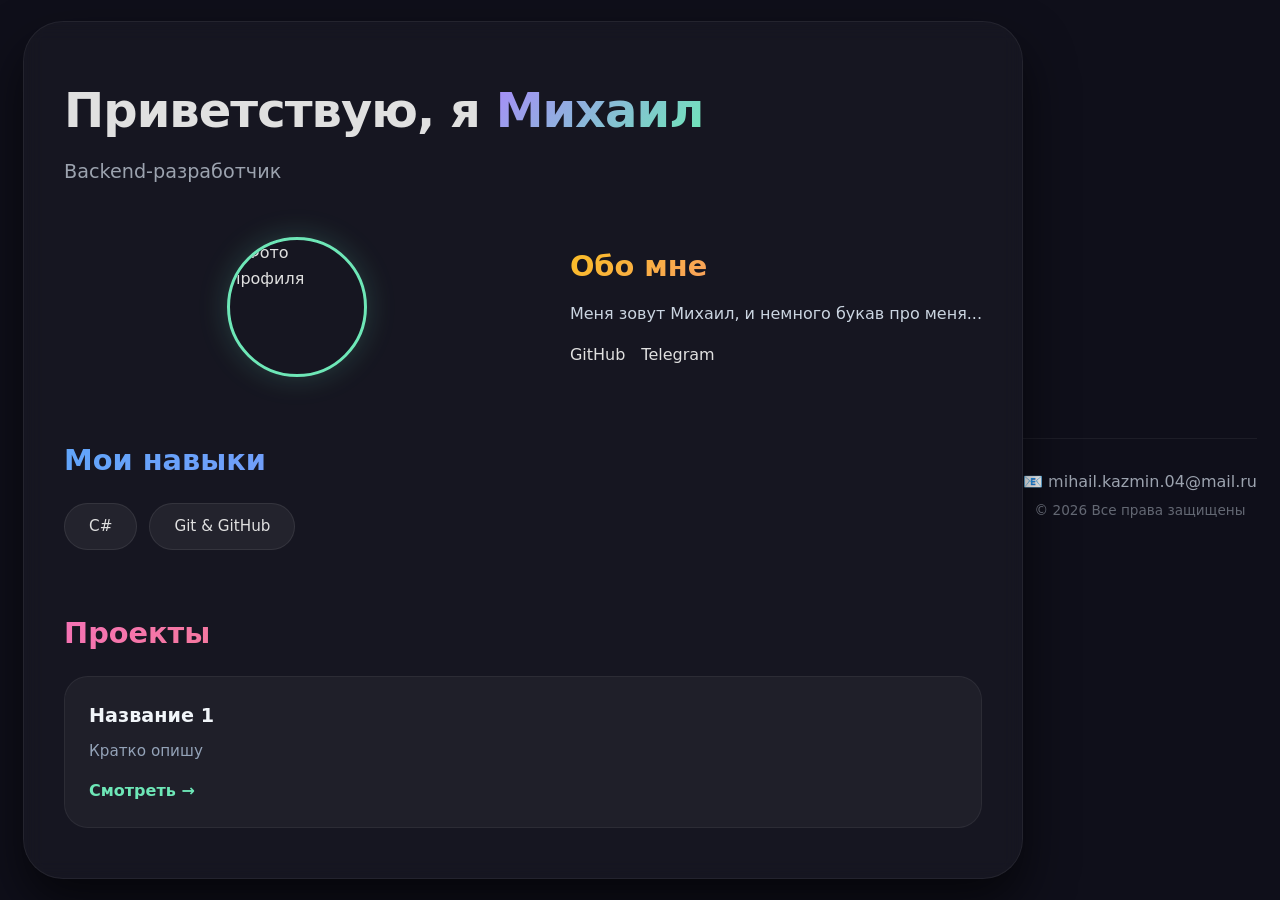
==== index.html @ 443011fb "очепятка" ====
﻿<!DOCTYPE html>
<html lang="ru">
<head>
    <meta charset="UTF-8" />
    <meta name="viewport" content="width=device-width, initial-scale=1.0" />
    <title>Моё портфолио</title>
    <link rel="stylesheet" href="style.css" />
</head>
<body>
    <div class="container">
        <!-- Шапка -->
        <header>
            <h1>Приветствую, я <span>Михаил</span></h1>
            <p class="subtitle">Backend-разработчик</p>
        </header>

        <!-- О себе -->
        <section class="about">
            <img src="https://i.imgur.com/Np5u7EU.jpg" alt="Фото профиля" class="avatar" />
            <div class="about-text">
                <h2>Обо мне</h2>
                <p>
                    Меня зовут Михаил, и немного букав про меня...
                </p>
                <div class="social">
                    <a href="#">GitHub</a>
                    <a href="#">Telegram</a>
                </div>
            </div>
        </section>

        <!-- Навыки -->
        <section class="skills">
            <h2>Мои навыки</h2>
            <div class="skills-grid">
                <div class="skill-card">C#</div>
                <div class="skill-card">Git &amp; GitHub</div>
            </div>
        </section>

        <!-- Проекты -->
        <section class="projects">
            <h2>Проекты</h2>
            <div class="projects-grid">
                <div class="project-card">
                    <h3>Название 1</h3>
                    <p>Кратко опишу</p>
                    <a href="#">Смотреть →</a>
                </div>
                </div>
            </div>
        </section>

        <!-- Контакты -->
        <footer>
            <p>📧 mihail.kazmin.04@mail.ru</p>
            <p class="copy">© 2026 Все права защищены</p>
        </footer>
    </div>
</body>
</html>
---- style.css ----
﻿/* Сброс и базовые стили */
* {
    margin: 0;
    padding: 0;
    box-sizing: border-box;
}

body {
    font-family: 'Segoe UI', system-ui, -apple-system, sans-serif;
    background: #0f0f1a;
    color: #e0e0e0;
    line-height: 1.6;
    min-height: 100vh;
    display: flex;
    justify-content: center;
    align-items: center;
    padding: 20px;
}

.container {
    max-width: 1000px;
    width: 100%;
    background: rgba(255, 255, 255, 0.03);
    backdrop-filter: blur(10px);
    border-radius: 40px;
    padding: 50px 40px;
    border: 1px solid rgba(255, 255, 255, 0.06);
    box-shadow: 0 25px 50px rgba(0, 0, 0, 0.6);
}

/* Шапка */
header h1 {
    font-size: 3rem;
    font-weight: 700;
    letter-spacing: -0.02em;
}

header h1 span {
    background: linear-gradient(135deg, #a78bfa, #6ee7b7);
    -webkit-background-clip: text;
    -webkit-text-fill-color: transparent;
}

.subtitle {
    font-size: 1.2rem;
    color: #9ca3af;
    margin-top: 8px;
}

/* Обо мне */
.about {
    display: flex;
    align-items: center;
    gap: 40px;
    margin: 50px 0 60px;
    flex-wrap: wrap;
}

.avatar {
    width: 140px;
    height: 140px;
    border-radius: 50%;
    object-fit: cover;
    border: 3px solid #6ee7b7;
    box-shadow: 0 0 30px rgba(110, 231, 183, 0.2);
    flex-shrink: 0;
    display: block;
    margin-left: auto;
    margin-right: auto;
}

.about-text h2 {
    font-size: 1.8rem;
    margin-bottom: 12px;
    background: linear-gradient(135deg, #fbbf24, #f472b6);
    -webkit-background-clip: text;
    -webkit-text-fill-color: transparent;
}

.about-text p {
    color: #cbd5e1;
    max-width: 500px;
}

.social {
    margin-top: 16px;
    display: flex;
    gap: 16px;
}

.social a {
    color: #e0e0e0;
    text-decoration: none;
    font-weight: 500;
    transition: color 0.3s;
    border-bottom: 2px solid transparent;
    padding-bottom: 2px;
}

.social a:hover {
    color: #a78bfa;
    border-bottom-color: #a78bfa;
}

/* Навыки */
.skills {
    margin-bottom: 60px;
}

.skills h2 {
    font-size: 1.8rem;
    margin-bottom: 20px;
    background: linear-gradient(135deg, #60a5fa, #a78bfa);
    -webkit-background-clip: text;
    -webkit-text-fill-color: transparent;
}

.skills-grid {
    display: flex;
    flex-wrap: wrap;
    gap: 12px;
}

.skill-card {
    background: rgba(255, 255, 255, 0.06);
    padding: 10px 24px;
    border-radius: 40px;
    border: 1px solid rgba(255, 255, 255, 0.08);
    font-weight: 500;
    font-size: 0.95rem;
    transition: all 0.3s;
    cursor: default;
}

.skill-card:hover {
    background: rgba(167, 139, 250, 0.15);
    border-color: #a78bfa;
    transform: translateY(-3px);
    box-shadow: 0 8px 25px rgba(167, 139, 250, 0.15);
}

/* Проекты */
.projects h2 {
    font-size: 1.8rem;
    margin-bottom: 20px;
    background: linear-gradient(135deg, #f472b6, #fb923c);
    -webkit-background-clip: text;
    -webkit-text-fill-color: transparent;
}

.projects-grid {
    display: grid;
    grid-template-columns: repeat(auto-fit, minmax(250px, 1fr));
    gap: 24px;
}

.project-card {
    background: rgba(255, 255, 255, 0.04);
    padding: 24px;
    border-radius: 24px;
    border: 1px solid rgba(255, 255, 255, 0.06);
    transition: all 0.3s;
}

.project-card:hover {
    background: rgba(255, 255, 255, 0.07);
    border-color: rgba(255, 255, 255, 0.12);
    transform: translateY(-6px);
    box-shadow: 0 12px 40px rgba(0, 0, 0, 0.3);
}

.project-card h3 {
    font-size: 1.2rem;
    margin-bottom: 8px;
    color: #f1f5f9;
}

.project-card p {
    color: #94a3b8;
    font-size: 0.95rem;
    margin-bottom: 14px;
}

.project-card a {
    color: #6ee7b7;
    text-decoration: none;
    font-weight: 600;
    transition: color 0.3s;
}

.project-card a:hover {
    color: #a78bfa;
}

/* Футер */
footer {
    text-align: center;
    margin-top: 60px;
    padding-top: 30px;
    border-top: 1px solid rgba(255, 255, 255, 0.06);
}

footer p {
    color: #9ca3af;
}

.copy {
    font-size: 0.85rem;
    margin-top: 6px;
    opacity: 0.6;
}

/* Адаптив */
@media (max-width: 700px) {
    .container {
        padding: 30px 20px;
    }

    header h1 {
        font-size: 2.2rem;
    }

    .about {
        flex-direction: column;
        text-align: center;
    }

    .about-text p {
        max-width: 100%;
    }

    .social {
        justify-content: center;
    }

    .projects-grid {
        grid-template-columns: 1fr;
    }
}
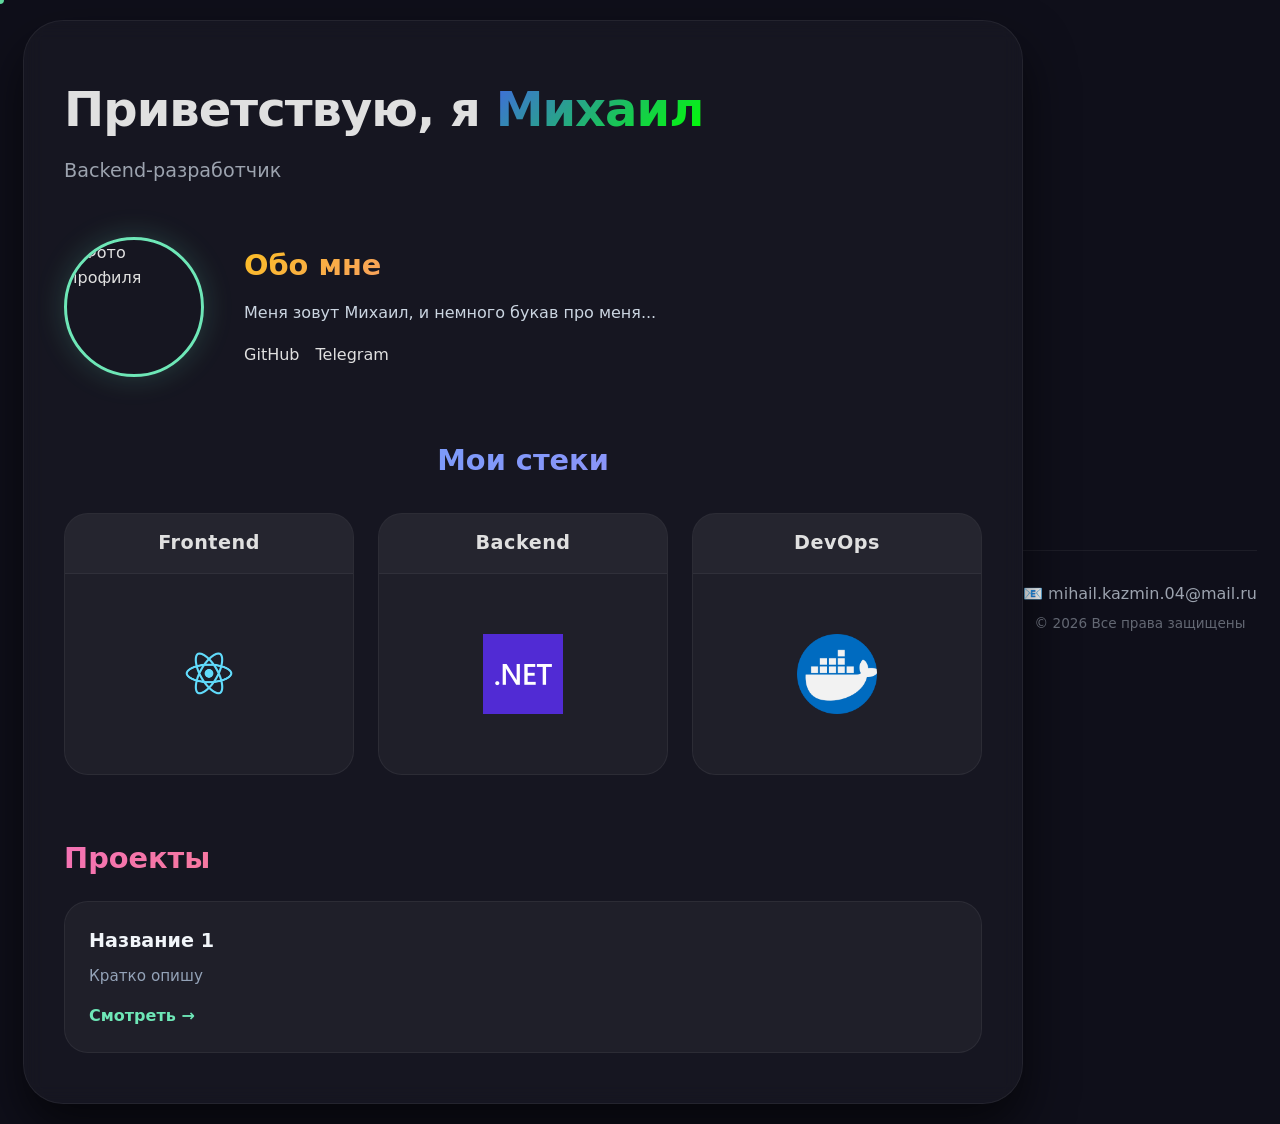
==== commit f0d6ba51: "feat: -прикольный курсор -кнопки стеков" ====
--- a/index.html
+++ b/index.html
@@ -4,9 +4,15 @@
     <meta charset="UTF-8" />
     <meta name="viewport" content="width=device-width, initial-scale=1.0" />
     <title>Моё портфолио</title>
-    <link rel="stylesheet" href="style.css" />
+    <link rel="stylesheet" href="styles/style.css" />
+    <link rel="stylesheet" href="styles/cursor_style.css" />
 </head>
 <body>
+    <script src="scripts/cursor.js"></script>
+    <div class="custom-cursor">
+        <div class="cursor-dot"></div>
+        <div class="cursor-ring"></div>
+    </div>
     <div class="container">
         <!-- Шапка -->
         <header>
@@ -23,18 +29,40 @@
                     Меня зовут Михаил, и немного букав про меня...
                 </p>
                 <div class="social">
-                    <a href="#">GitHub</a>
+                    <a href="https://github.com/Mihter">GitHub</a>
                     <a href="#">Telegram</a>
                 </div>
             </div>
         </section>
 
-        <!-- Навыки -->
-        <section class="skills">
-            <h2>Мои навыки</h2>
-            <div class="skills-grid">
-                <div class="skill-card">C#</div>
-                <div class="skill-card">Git &amp; GitHub</div>
+        <!-- Стеки -->
+        <section class="stacks">
+            <h2>Мои стеки</h2>
+            <div class="stacks-grid">
+                <div class="stack-card" data-stack="frontend">
+                    <div class="stack-header">
+                        <h3>Frontend</h3>
+                    </div>
+                    <div class="stack-image">
+                        <img src="images/5369996136939520.png" />
+                    </div>
+                </div>
+                <div class="stack-card" data-stack="backend">
+                    <div class="stack-header">
+                        <h3>Backend</h3>
+                    </div>
+                    <div class="stack-image">
+                        <img src="images/Microsoft_.NET_logo.png" />
+                    </div>
+                </div>
+                <div class="stack-card" data-stack="devops">
+                    <div class="stack-header">
+                        <h3>DevOps</h3>
+                    </div>
+                    <div class="stack-image">
+                        <img src="images/docker.png" />
+                    </div>
+                </div>
             </div>
         </section>
 
@@ -47,15 +75,15 @@
                     <p>Кратко опишу</p>
                     <a href="#">Смотреть →</a>
                 </div>
-                </div>
             </div>
-        </section>
+    </div>
+    </section>
 
-        <!-- Контакты -->
-        <footer>
-            <p>📧 mihail.kazmin.04@mail.ru</p>
-            <p class="copy">© 2026 Все права защищены</p>
-        </footer>
+    <!-- Контакты -->
+    <footer>
+        <p>📧 mihail.kazmin.04@mail.ru</p>
+        <p class="copy">© 2026 Все права защищены</p>
+    </footer>
     </div>
 </body>
 </html>
--- a/styles/style.css
+++ b/styles/style.css
@@ -0,0 +1,385 @@
+﻿/* Сброс и базовые стили */
+* {
+    margin: 0;
+    padding: 0;
+    box-sizing: border-box;
+}
+
+body {
+    font-family: 'Segoe UI', system-ui, -apple-system, sans-serif;
+    background: #0f0f1a;
+    color: #e0e0e0;
+    line-height: 1.6;
+    min-height: 100vh;
+    display: flex;
+    justify-content: center;
+    align-items: center;
+    padding: 20px;
+}
+
+.container {
+    max-width: 1000px;
+    width: 100%;
+    background: rgba(255, 255, 255, 0.03);
+    backdrop-filter: blur(10px);
+    border-radius: 40px;
+    padding: 50px 40px;
+    border: 1px solid rgba(255, 255, 255, 0.06);
+    box-shadow: 0 25px 50px rgba(0, 0, 0, 0.6);
+}
+
+/* Шапка */
+header h1 {
+    font-size: 3rem;
+    font-weight: 700;
+    letter-spacing: -0.02em;
+}
+
+    header h1 span {
+        background: linear-gradient(135deg, #4169E1, #00FF00);
+        -webkit-background-clip: text;
+        -webkit-text-fill-color: transparent;
+    }
+
+.subtitle {
+    font-size: 1.2rem;
+    color: #9ca3af;
+    margin-top: 8px;
+}
+
+/* Обо мне */
+.about {
+    display: flex;
+    align-items: center;
+    gap: 40px;
+    margin: 50px 0 60px;
+    flex-wrap: wrap;
+}
+
+.avatar {
+    width: 140px;
+    height: 140px;
+    border-radius: 50%;
+    object-fit: cover;
+    border: 3px solid #6ee7b7;
+    box-shadow: 0 0 30px rgba(110, 231, 183, 0.2);
+    flex-shrink: 0;
+    object-position: 95% center;
+}
+
+.about-text h2 {
+    font-size: 1.8rem;
+    margin-bottom: 12px;
+    background: linear-gradient(135deg, #fbbf24, #f472b6);
+    -webkit-background-clip: text;
+    -webkit-text-fill-color: transparent;
+}
+
+.about-text p {
+    color: #cbd5e1;
+    max-width: 500px;
+}
+
+.social {
+    margin-top: 16px;
+    display: flex;
+    gap: 16px;
+}
+
+.social a {
+    color: #e0e0e0;
+    text-decoration: none;
+    font-weight: 500;
+    transition: color 0.3s;
+    border-bottom: 2px solid transparent;
+    padding-bottom: 2px;
+}
+
+.social a:hover {
+    color: #a78bfa;
+    border-bottom-color: #a78bfa;
+}
+
+/*Стеки*/
+.stacks {
+    margin-bottom: 60px;
+}
+
+.stacks h2 {
+    font-size: 1.8rem;
+    margin-bottom: 30px;
+    background: linear-gradient(135deg, #60a5fa, #a78bfa);
+    -webkit-background-clip: text;
+    -webkit-text-fill-color: transparent;
+    text-align: center;
+}
+
+.stacks-grid {
+    display: grid;
+    grid-template-columns: repeat(3, 1fr);
+    gap: 24px;
+}
+
+.stack-card {
+    background: rgba(255, 255, 255, 0.04);
+    border-radius: 24px;
+    border: 1px solid rgba(255, 255, 255, 0.06);
+    overflow: hidden;
+    transition: all 0.4s cubic-bezier(0.175, 0.885, 0.32, 1.275);
+    cursor: pointer;
+    position: relative;
+}
+
+.stack-card:hover {
+    transform: translateY(-8px) scale(1.02);
+    box-shadow: 0 20px 60px rgba(0, 0, 0, 0.4);
+    border-color: rgba(167, 139, 250, 0.3);
+}
+
+.stack-header {
+    padding: 14px 20px;
+    background: rgba(255, 255, 255, 0.03);
+    border-bottom: 1px solid rgba(255, 255, 255, 0.05);
+    text-align: center;
+    min-height: 60px;
+    display: flex;
+    align-items: center;
+    justify-content: center;
+}
+
+    .stack-header h3 {
+        font-size: 1.2rem;
+        font-weight: 600;
+        margin: 0;
+        color: #e0e0e0;
+        transition: color 0.3s;
+        letter-spacing: 0.5px;
+    }
+
+.stack-card:hover .stack-header h3 {
+    background: linear-gradient(135deg, #60a5fa, #a78bfa);
+    -webkit-background-clip: text;
+    -webkit-text-fill-color: transparent;
+}
+
+/* Анимация иконок при наведении */
+.stack-card:hover .stack-image img {
+    filter: grayscale(0) brightness(1);
+    opacity: 1;
+    transform: scale(1.1) rotate(2deg);
+}
+
+    .stack-card:hover .stack-image img:nth-child(1) {
+        transform: scale(1.15) rotate(-3deg);
+        animation: floatIcon 2s ease-in-out infinite;
+    }
+
+/* Индивидуальная подсветка карточек */
+.stack-card[data-stack="frontend"]:hover {
+    border-color: rgba(97, 218, 251, 0.4);
+    box-shadow: 0 20px 60px rgba(97, 218, 251, 0.1);
+}
+
+    .stack-card[data-stack="frontend"]:hover .stack-header h3 {
+        background: linear-gradient(135deg, #61dafb, #f7df1e);
+        -webkit-background-clip: text;
+        -webkit-text-fill-color: transparent;
+    }
+
+.stack-card[data-stack="backend"]:hover {
+    border-color: rgba(167, 139, 250, 0.4);
+    box-shadow: 0 20px 60px rgba(167, 139, 250, 0.1);
+}
+
+    .stack-card[data-stack="backend"]:hover .stack-header h3 {
+        background: linear-gradient(135deg, #a78bfa, #6ee7b7);
+        -webkit-background-clip: text;
+        -webkit-text-fill-color: transparent;
+    }
+
+.stack-card[data-stack="devops"]:hover {
+    border-color: rgba(110, 231, 183, 0.4);
+    box-shadow: 0 20px 60px rgba(110, 231, 183, 0.1);
+}
+
+    .stack-card[data-stack="devops"]:hover .stack-header h3 {
+        background: linear-gradient(135deg, #6ee7b7, #60a5fa);
+        -webkit-background-clip: text;
+        -webkit-text-fill-color: transparent;
+    }
+
+.stack-image {
+    padding: 24px 20px;
+    display: flex;
+    justify-content: center;
+    align-items: center;
+    min-height: 200px;
+}
+
+    .stack-image img {
+        width: 80px;
+        height: 80px;
+        object-fit: contain;
+    }
+
+/* Анимация плавания */
+@keyframes floatIcon {
+    0%, 100% {
+        transform: translateY(0) scale(1.1) rotate(var(--rotate, 0deg));
+    }
+
+    50% {
+        transform: translateY(-8px) scale(1.15) rotate(var(--rotate, 0deg));
+    }
+}
+
+/* Навыки */
+.skills {
+    margin-bottom: 60px;
+}
+
+.skills h2 {
+    font-size: 1.8rem;
+    margin-bottom: 20px;
+    background: linear-gradient(135deg, #60a5fa, #a78bfa);
+    -webkit-background-clip: text;
+    -webkit-text-fill-color: transparent;
+    text-align: center;
+}
+
+.skills-grid {
+    display: flex;
+    flex-wrap: wrap;
+    gap: 12px;
+}
+
+.skill-card {
+    background: rgba(255, 255, 255, 0.06);
+    padding: 10px 24px;
+    border-radius: 40px;
+    border: 1px solid rgba(255, 255, 255, 0.08);
+    font-weight: 500;
+    font-size: 0.95rem;
+    transition: all 0.3s;
+    cursor: default;
+}
+
+.skill-card:hover {
+    background: rgba(167, 139, 250, 0.15);
+    border-color: #a78bfa;
+    transform: translateY(-3px);
+    box-shadow: 0 8px 25px rgba(167, 139, 250, 0.15);
+}
+
+/* Проекты */
+.projects h2 {
+    font-size: 1.8rem;
+    margin-bottom: 20px;
+    background: linear-gradient(135deg, #f472b6, #fb923c);
+    -webkit-background-clip: text;
+    -webkit-text-fill-color: transparent;
+}
+
+.projects-grid {
+    display: grid;
+    grid-template-columns: repeat(auto-fit, minmax(250px, 1fr));
+    gap: 24px;
+}
+
+.project-card {
+    background: rgba(255, 255, 255, 0.04);
+    padding: 24px;
+    border-radius: 24px;
+    border: 1px solid rgba(255, 255, 255, 0.06);
+    transition: all 0.3s;
+}
+
+.project-card:hover {
+    background: rgba(255, 255, 255, 0.07);
+    border-color: rgba(255, 255, 255, 0.12);
+    transform: translateY(-6px);
+    box-shadow: 0 12px 40px rgba(0, 0, 0, 0.3);
+}
+
+.project-card h3 {
+    font-size: 1.2rem;
+    margin-bottom: 8px;
+    color: #f1f5f9;
+}
+
+.project-card p {
+    color: #94a3b8;
+    font-size: 0.95rem;
+    margin-bottom: 14px;
+}
+
+.project-card a {
+    color: #6ee7b7;
+    text-decoration: none;
+    font-weight: 600;
+    transition: color 0.3s;
+}
+
+.project-card a:hover {
+    color: #a78bfa;
+}
+
+/* Футер */
+footer {
+    text-align: center;
+    margin-top: 60px;
+    padding-top: 30px;
+    border-top: 1px solid rgba(255, 255, 255, 0.06);
+}
+
+footer p {
+    color: #9ca3af;
+}
+
+.copy {
+    font-size: 0.85rem;
+    margin-top: 6px;
+    opacity: 0.6;
+}
+
+/* Адаптив */
+@media (max-width: 700px) {
+    .container {
+        padding: 30px 20px;
+    }
+
+    header h1 {
+        font-size: 2.2rem;
+    }
+
+    .about {
+        flex-direction: column;
+        text-align: center;
+    }
+
+    .about-text p {
+        max-width: 100%;
+    }
+
+    .social {
+        justify-content: center;
+    }
+
+    .projects-grid {
+        grid-template-columns: 1fr;
+    }
+}
+
+@media (max-width: 900px) {
+    .stacks-grid {
+        grid-template-columns: repeat(2, 1fr);
+    }
+}
+
+@media (max-width: 600px) {
+    .stacks-grid {
+        grid-template-columns: 1fr;
+        max-width: 400px;
+        margin: 0 auto;
+    }
+}
--- a/styles/cursor_style.css
+++ b/styles/cursor_style.css
@@ -0,0 +1,55 @@
+﻿/* ===== Кастомный курсор ===== */
+.custom-cursor {
+	position: fixed;
+	pointer-events: none;
+	z-index: 9999;
+	top: 0;
+	left: 0;
+	width: 100%;
+	height: 100%;
+	mix-blend-mode: difference;
+}
+
+.cursor-dot {
+	position: absolute;
+	width: 8px;
+	height: 8px;
+	background: #6ee7b7;
+	border-radius: 50%;
+	transform: translate(-50%, -50%);
+	transition: width 0.3s, height 0.3s, background 0.3s;
+}
+
+.cursor-ring {
+	position: absolute;
+	width: 40px;
+	height: 40px;
+	border: 2px solid rgba(110, 231, 183, 0.5);
+	border-radius: 50%;
+	transform: translate(-50%, -50%);
+	transition: width 0.3s, height 0.3s, border-color 0.3s;
+}
+
+/* снос стандартного курсора */
+body {
+	cursor: none;
+}
+
+a, button, .project-card, .stack-card, .skill-card, .avatar, .social a {
+	cursor: none;
+}
+
+/* Для мобилок убрать курсор */
+@media (max-width: 768px) {
+	.custom-cursor {
+		display: none;
+	}
+
+	body {
+		cursor: default;
+	}
+
+	a, button, .project-card, .skill-card, .avatar, .social a {
+		cursor: default;
+	}
+}
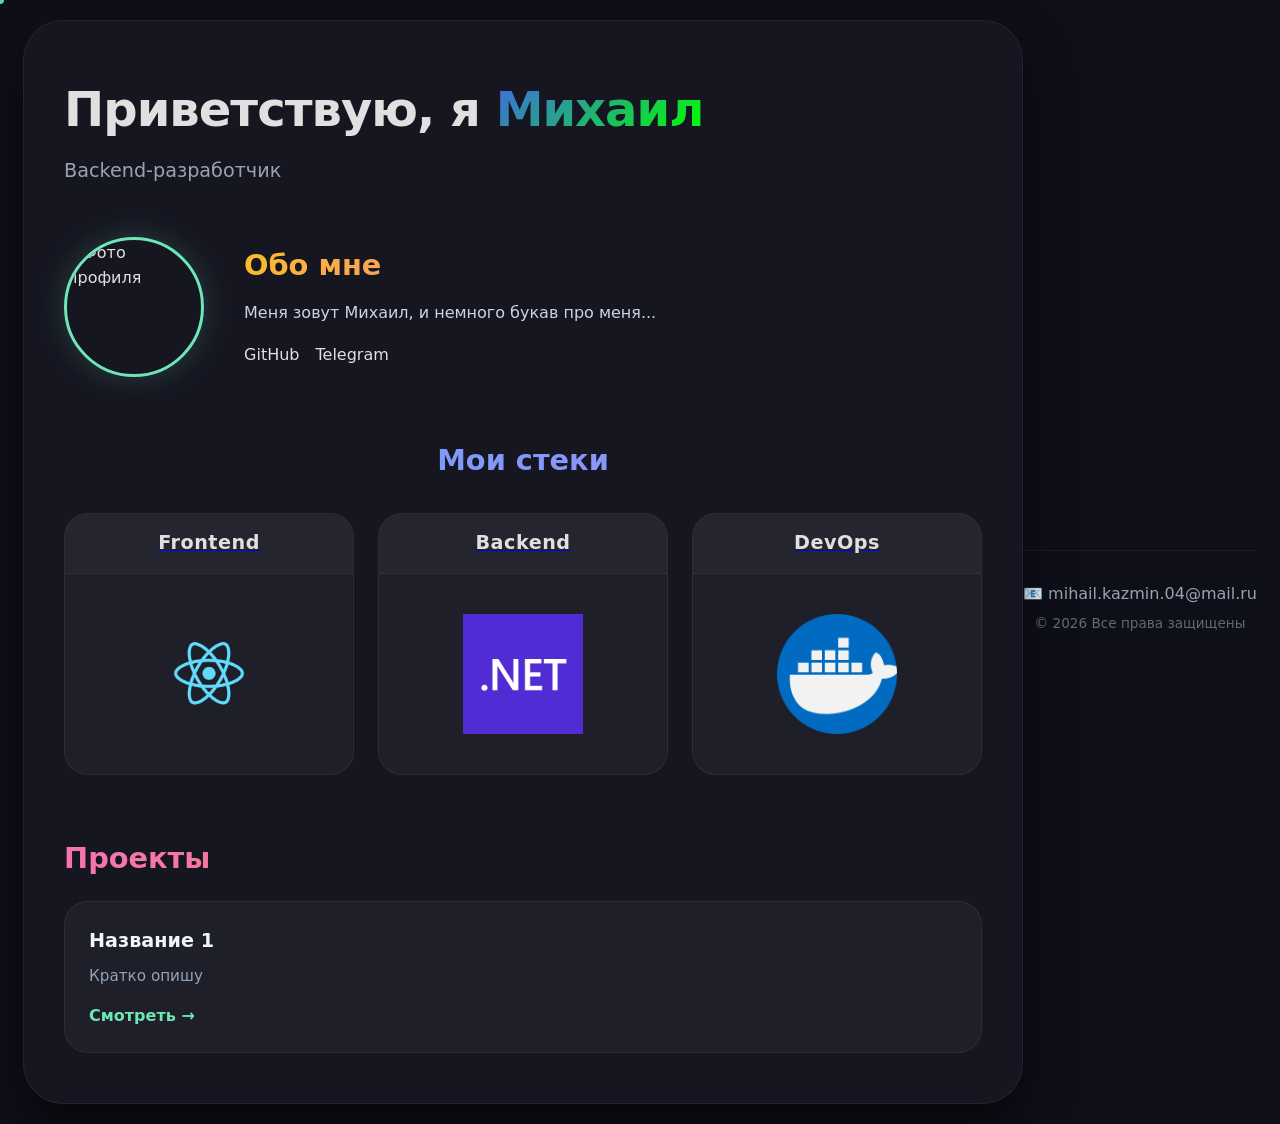
==== commit 667cd118: "Feat: -добавлен стек технологий и генерация страниц" ====
--- a/index.html
+++ b/index.html
@@ -39,30 +39,36 @@
         <section class="stacks">
             <h2>Мои стеки</h2>
             <div class="stacks-grid">
-                <div class="stack-card" data-stack="frontend">
-                    <div class="stack-header">
-                        <h3>Frontend</h3>
+                <a href="pages/stack.html?stack=frontend" class="stack-link">
+                    <div class="stack-card" data-stack="frontend">
+                        <div class="stack-header">
+                            <h3>Frontend</h3>
+                        </div>
+                        <div class="stack-image">
+                            <img src="images/react.png" />
+                        </div>
                     </div>
-                    <div class="stack-image">
-                        <img src="images/5369996136939520.png" />
+                </a>
+                <a href="pages/stack.html?stack=backend" class="stack-link">
+                    <div class="stack-card" data-stack="backend">
+                        <div class="stack-header">
+                            <h3>Backend</h3>
+                        </div>
+                        <div class="stack-image">
+                            <img src="images/Microsoft_.NET_logo.png" />
+                        </div>
                     </div>
-                </div>
-                <div class="stack-card" data-stack="backend">
-                    <div class="stack-header">
-                        <h3>Backend</h3>
+                </a>
+                <a href="pages/stack.html?stack=devops" class="stack-link">
+                    <div class="stack-card" data-stack="devops">
+                        <div class="stack-header">
+                            <h3>DevOps</h3>
+                        </div>
+                        <div class="stack-image">
+                            <img src="images/docker.png" />
+                        </div>
                     </div>
-                    <div class="stack-image">
-                        <img src="images/Microsoft_.NET_logo.png" />
-                    </div>
-                </div>
-                <div class="stack-card" data-stack="devops">
-                    <div class="stack-header">
-                        <h3>DevOps</h3>
-                    </div>
-                    <div class="stack-image">
-                        <img src="images/docker.png" />
-                    </div>
-                </div>
+                </a>
             </div>
         </section>
 
--- a/styles/style.css
+++ b/styles/style.css
@@ -126,7 +126,6 @@
     border: 1px solid rgba(255, 255, 255, 0.06);
     overflow: hidden;
     transition: all 0.4s cubic-bezier(0.175, 0.885, 0.32, 1.275);
-    cursor: pointer;
     position: relative;
 }
 
@@ -217,8 +216,8 @@
 }
 
     .stack-image img {
-        width: 80px;
-        height: 80px;
+        width: 120px;
+        height: 120px;
         object-fit: contain;
     }
 
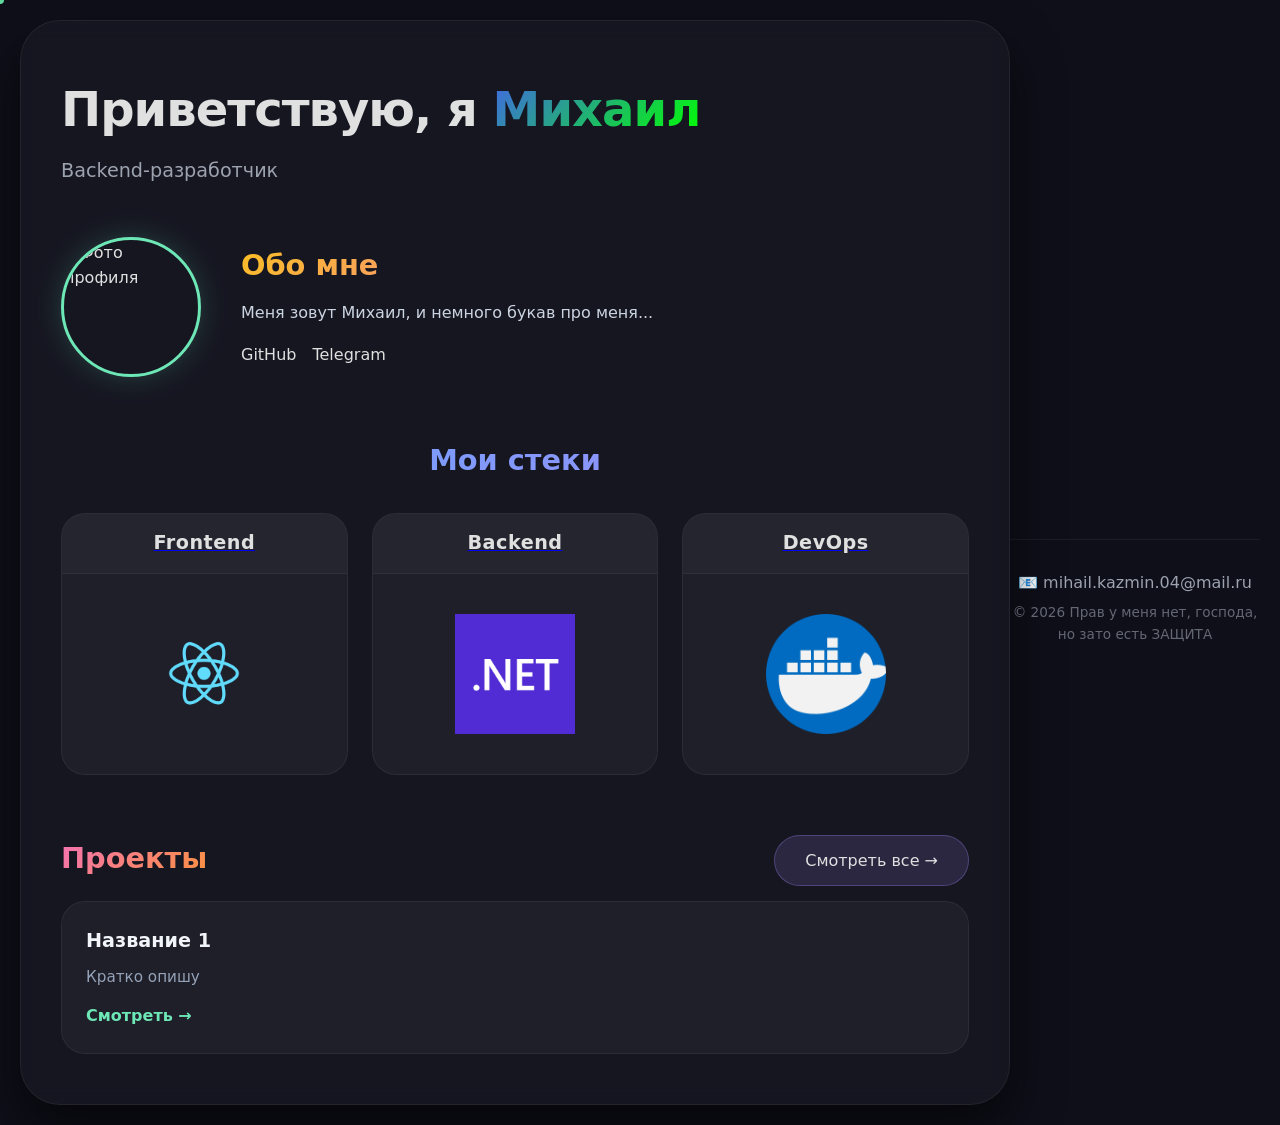
==== commit eebd5735: "Feat: -добавлены метатеги -корекция стилей для адаптивности -редактирование контента на главной стра" ====
--- a/index.html
+++ b/index.html
@@ -3,9 +3,25 @@
 <head>
     <meta charset="UTF-8" />
     <meta name="viewport" content="width=device-width, initial-scale=1.0" />
-    <title>Моё портфолио</title>
+    <title>Визитка Mihter</title>
+    <meta name="description" content="Backend-разработчик Михаил. Создаю надёжные серверные решения,
+          API и базы данных. Пет-проекты и коммерческая разработка." />
+
+    <meta property="og:type" content="website" />
+    <meta property="og:url" content="https://mihter.github.io/" />
+    <meta property="og:title" content="Визитка Mihter | Михаил | Backend-разработчик" />
+    <meta property="og:description" content="Backend-разработчик. .NET, C#, базы и хранилища данных, API.
+          Пет-проекты и коммерческая разработка." />
+    <meta property="og:image" content="https://i.imgur.com/Np5u7EU.jpg" />
+
+    <meta name="twitter:card" content="summary_large_image" />
+    <meta name="twitter:title" content="Mihter | Михаил | Backend-разработчик" />
+    <meta name="twitter:description" content="Backend-разработчик. .NET, C#, базы и хранилища данных, API." />
+    <meta name="twitter:image" content="https://i.imgur.com/Np5u7EU.jpg" />
+
     <link rel="stylesheet" href="styles/style.css" />
     <link rel="stylesheet" href="styles/cursor_style.css" />
+    <link rel="stylesheet" href="styles/stack_style.css" />
 </head>
 <body>
     <script src="scripts/cursor.js"></script>
@@ -30,7 +46,7 @@
                 </p>
                 <div class="social">
                     <a href="https://github.com/Mihter">GitHub</a>
-                    <a href="#">Telegram</a>
+                    <a href="https://t.me/Mihter_2208">Telegram</a>
                 </div>
             </div>
         </section>
@@ -74,7 +90,10 @@
 
         <!-- Проекты -->
         <section class="projects">
-            <h2>Проекты</h2>
+            <div class="projects-header">
+                <h2>Проекты</h2>
+                <a href="pages/projects.html" class="more-link">Смотреть все →</a>
+            </div>
             <div class="projects-grid">
                 <div class="project-card">
                     <h3>Название 1</h3>
@@ -82,14 +101,12 @@
                     <a href="#">Смотреть →</a>
                 </div>
             </div>
+        </section>
     </div>
-    </section>
-
     <!-- Контакты -->
     <footer>
         <p>📧 mihail.kazmin.04@mail.ru</p>
-        <p class="copy">© 2026 Все права защищены</p>
+        <p class="copy">© 2026 Прав у меня нет, господа, но зато есть ЗАЩИТА</p>
     </footer>
-    </div>
 </body>
 </html>
--- a/styles/style.css
+++ b/styles/style.css
@@ -271,6 +271,13 @@
 }
 
 /* Проекты */
+.projects-header {
+    display: flex;
+    justify-content: space-between;
+    align-items: center;
+    width: 100%;
+}
+
 .projects h2 {
     font-size: 1.8rem;
     margin-bottom: 20px;
@@ -279,6 +286,25 @@
     -webkit-text-fill-color: transparent;
 }
 
+.more-link {
+    display: inline-block;
+    margin-bottom: 15px;
+    padding: 12px 30px;
+    background: rgba(167, 139, 250, 0.15);
+    border: 1px solid rgba(167, 139, 250, 0.3);
+    border-radius: 30px;
+    color: #e0e0e0;
+    text-decoration: none;
+    transition: all 0.3s;
+    white-space: nowrap;
+}
+
+    .more-link:hover {
+        background: rgba(167, 139, 250, 0.25);
+        transform: translateY(-3px);
+        box-shadow: 0 8px 25px rgba(167, 139, 250, 0.15);
+    }
+
 .projects-grid {
     display: grid;
     grid-template-columns: repeat(auto-fit, minmax(250px, 1fr));
@@ -329,6 +355,7 @@
     margin-top: 60px;
     padding-top: 30px;
     border-top: 1px solid rgba(255, 255, 255, 0.06);
+    max-width: 250px;
 }
 
 footer p {
@@ -372,6 +399,14 @@
 @media (max-width: 900px) {
     .stacks-grid {
         grid-template-columns: repeat(2, 1fr);
+    }
+
+    body {
+        flex-direction: column;
+    }
+
+    footer{
+        max-width: none;
     }
 }
 
--- a/styles/stack_style.css
+++ b/styles/stack_style.css
@@ -0,0 +1,82 @@
+﻿/* Стили для страниц стеков */
+.stack-page-title {
+    text-align: center;
+    font-size: 2.5rem;
+    margin-bottom: 10px;
+}
+
+.stack-page-subtitle {
+    text-align: center;
+    color: #9ca3af;
+    font-size: 1.1rem;
+    margin-bottom: 40px;
+}
+
+.stack-description {
+    background: rgba(255, 255, 255, 0.03);
+    border-radius: 16px;
+    padding: 24px;
+    border-left: 4px solid #6ee7b7;
+    margin: 20px 0 30px;
+    color: #cbd5e1;
+    line-height: 1.8;
+}
+
+.tech-grid {
+    display: grid;
+    grid-template-columns: repeat(auto-fit, minmax(120px, 1fr));
+    gap: 20px;
+    margin-top: 30px;
+}
+
+.tech-item {
+    background: rgba(255, 255, 255, 0.04);
+    border-radius: 16px;
+    padding: 20px;
+    text-align: center;
+    border: 1px solid rgba(255, 255, 255, 0.06);
+    transition: all 0.3s;
+}
+
+    .tech-item:hover {
+        transform: translateY(-5px);
+        background: rgba(255, 255, 255, 0.08);
+        border-color: rgba(167, 139, 250, 0.3);
+    }
+
+    .tech-item img {
+        width: 48px;
+        height: 48px;
+        object-fit: contain;
+        margin-bottom: 10px;
+    }
+
+    .tech-item span {
+        display: block;
+        color: #e0e0e0;
+        font-size: 0.9rem;
+    }
+
+    .tech-item .tech-desc {
+        font-size: 0.75rem;
+        color: #94a3b8;
+        margin-top: 4px;
+    }
+
+.back-link {
+    display: inline-block;
+    margin-top: 30px;
+    padding: 12px 30px;
+    background: rgba(167, 139, 250, 0.15);
+    border: 1px solid rgba(167, 139, 250, 0.3);
+    border-radius: 30px;
+    color: #e0e0e0;
+    text-decoration: none;
+    transition: all 0.3s;
+}
+
+    .back-link:hover {
+        background: rgba(167, 139, 250, 0.25);
+        transform: translateY(-3px);
+        box-shadow: 0 8px 25px rgba(167, 139, 250, 0.15);
+    }
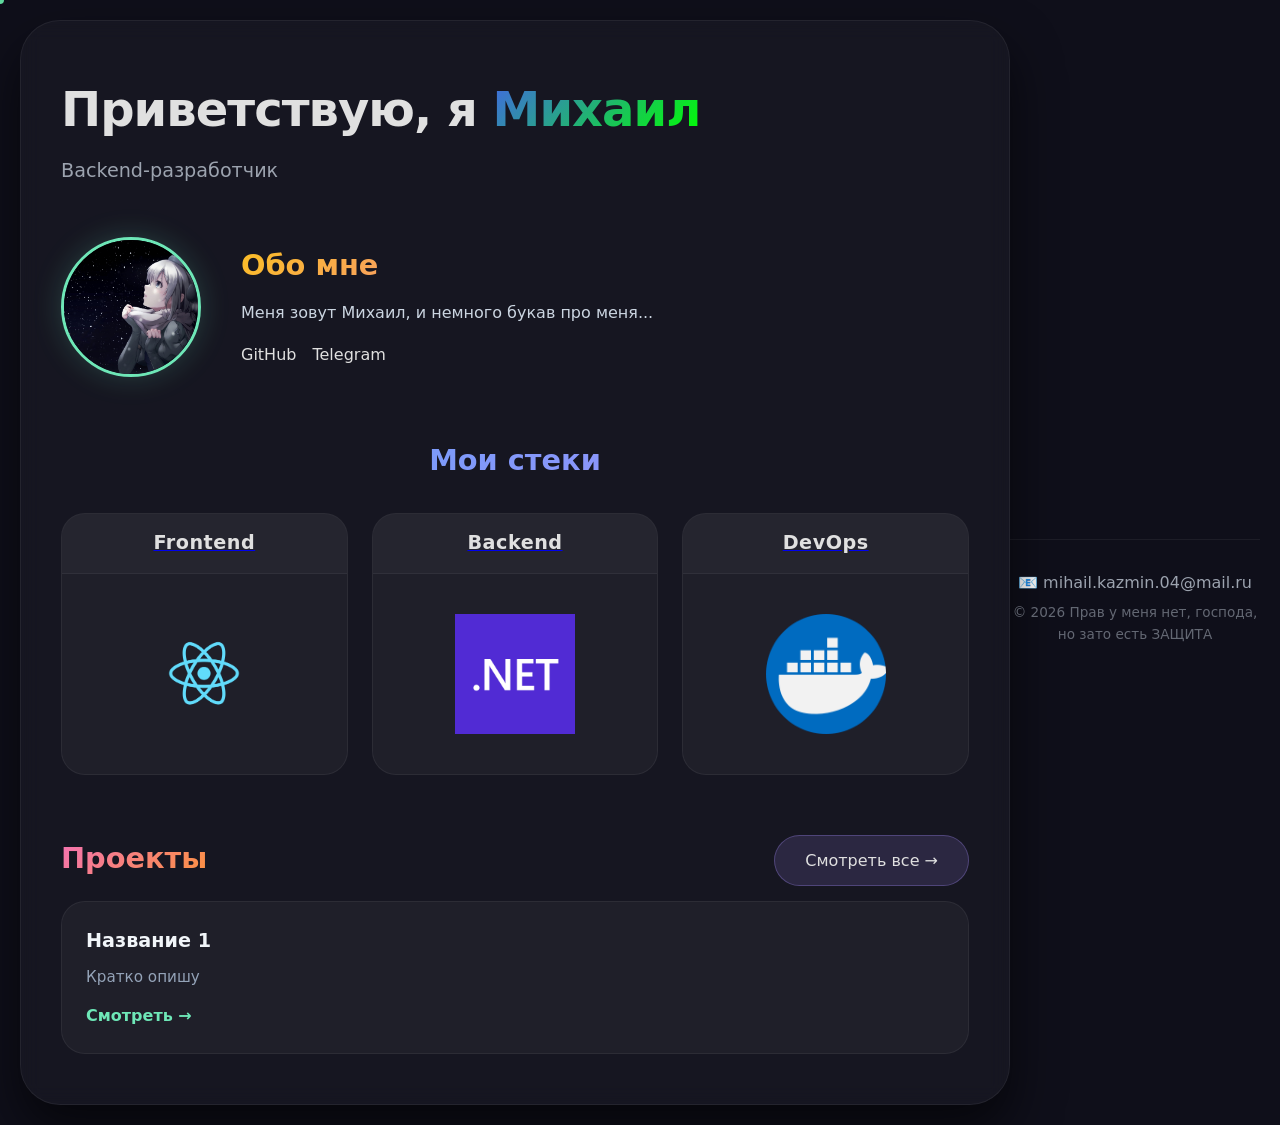
==== commit 2e73b163: "Fix: -фавиконов и контента" ====
--- a/index.html
+++ b/index.html
@@ -3,6 +3,12 @@
 <head>
     <meta charset="UTF-8" />
     <meta name="viewport" content="width=device-width, initial-scale=1.0" />
+
+    <link rel="icon" type="image/png" sizes="32x32" href="images/meta/favicon-32x32.png" />
+    <link rel="icon" type="image/png" sizes="16x16" href="images/meta/favicon-16x16.png" />
+    <!--<link rel="apple-touch-icon" sizes="180x180" href="/apple-touch-icon.png" />-->
+    <link rel="manifest" href="data/site.webmanifest" />
+
     <title>Визитка Mihter</title>
     <meta name="description" content="Backend-разработчик Михаил. Создаю надёжные серверные решения,
           API и базы данных. Пет-проекты и коммерческая разработка." />
@@ -12,12 +18,12 @@
     <meta property="og:title" content="Визитка Mihter | Михаил | Backend-разработчик" />
     <meta property="og:description" content="Backend-разработчик. .NET, C#, базы и хранилища данных, API.
           Пет-проекты и коммерческая разработка." />
-    <meta property="og:image" content="https://i.imgur.com/Np5u7EU.jpg" />
+    <meta property="og:image" content="images/meta/Np5u7EU.jpeg" />
 
     <meta name="twitter:card" content="summary_large_image" />
     <meta name="twitter:title" content="Mihter | Михаил | Backend-разработчик" />
     <meta name="twitter:description" content="Backend-разработчик. .NET, C#, базы и хранилища данных, API." />
-    <meta name="twitter:image" content="https://i.imgur.com/Np5u7EU.jpg" />
+    <meta name="twitter:image" content="images/meta/Np5u7EU.jpeg" />
 
     <link rel="stylesheet" href="styles/style.css" />
     <link rel="stylesheet" href="styles/cursor_style.css" />
@@ -38,7 +44,7 @@
 
         <!-- О себе -->
         <section class="about">
-            <img src="https://i.imgur.com/Np5u7EU.jpg" alt="Фото профиля" class="avatar" />
+            <img src="images/meta/Np5u7EU.jpeg" alt="Фото профиля" class="avatar" />
             <div class="about-text">
                 <h2>Обо мне</h2>
                 <p>
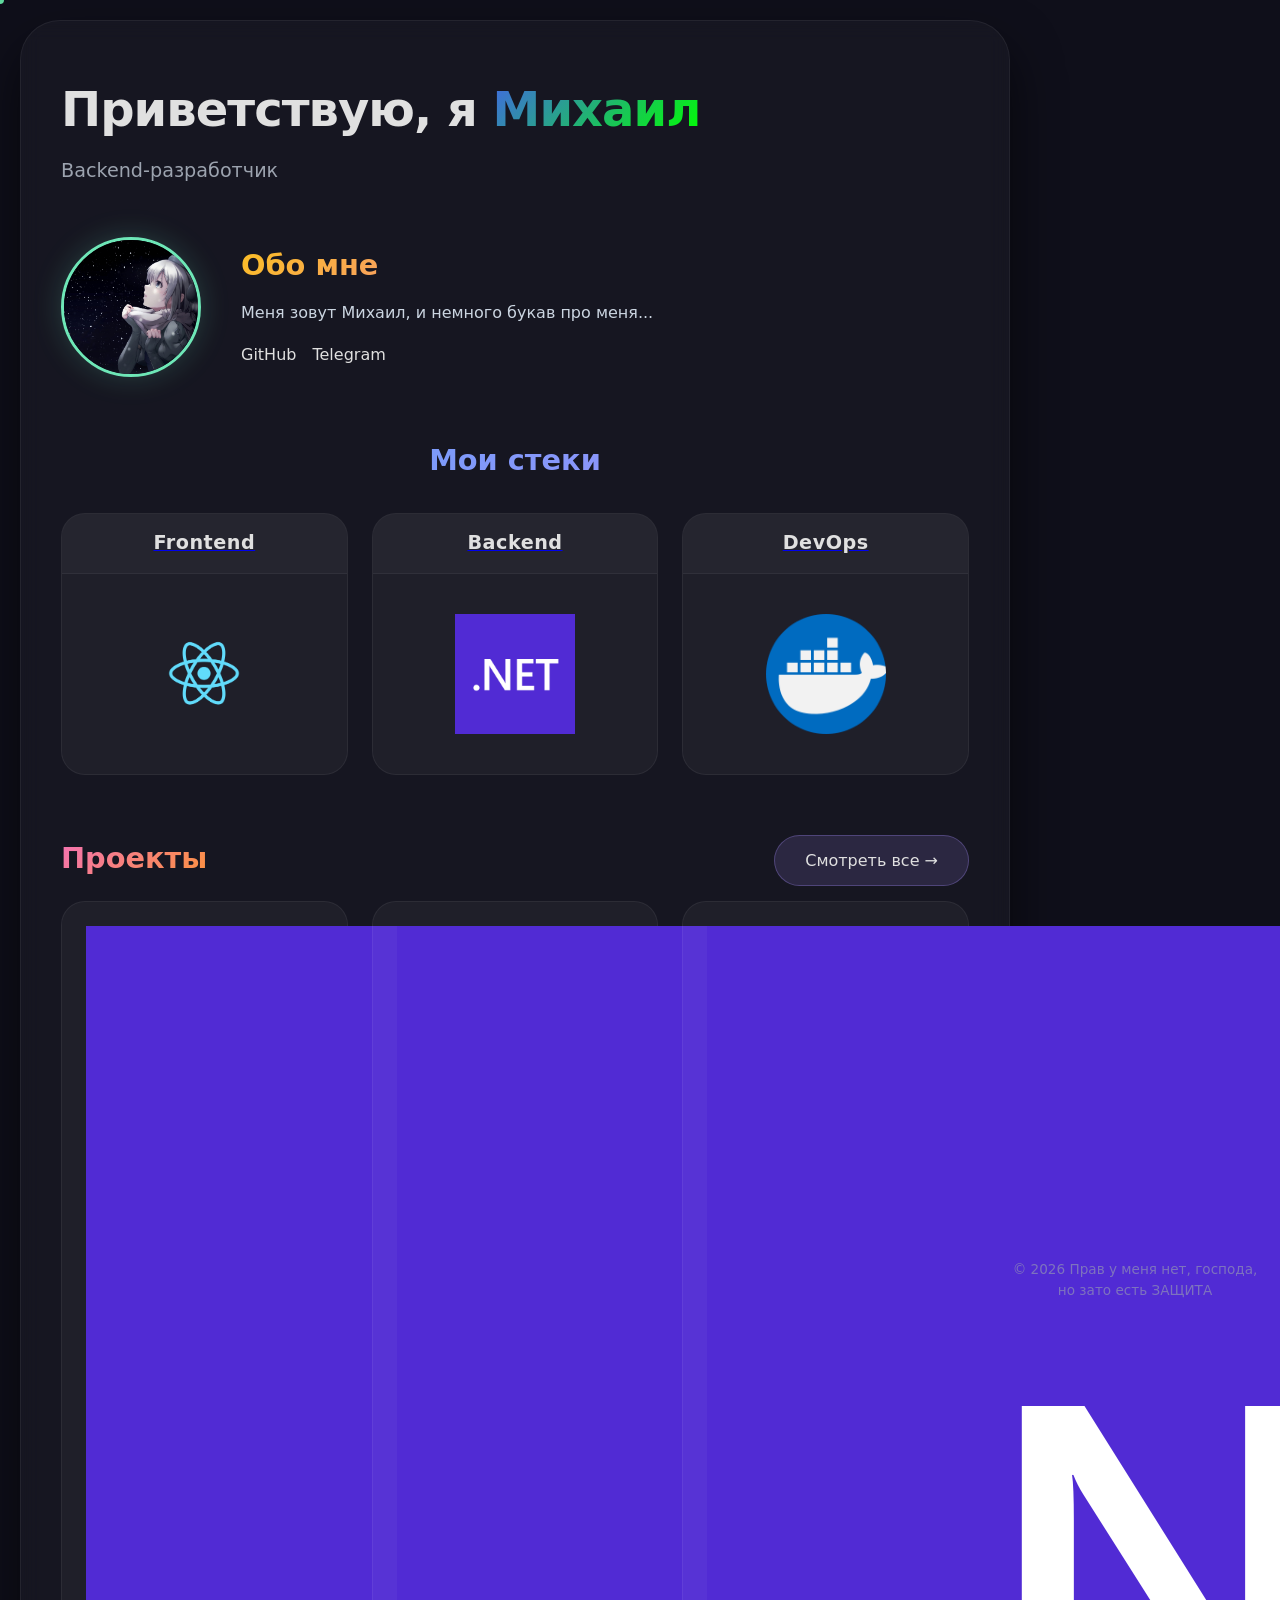
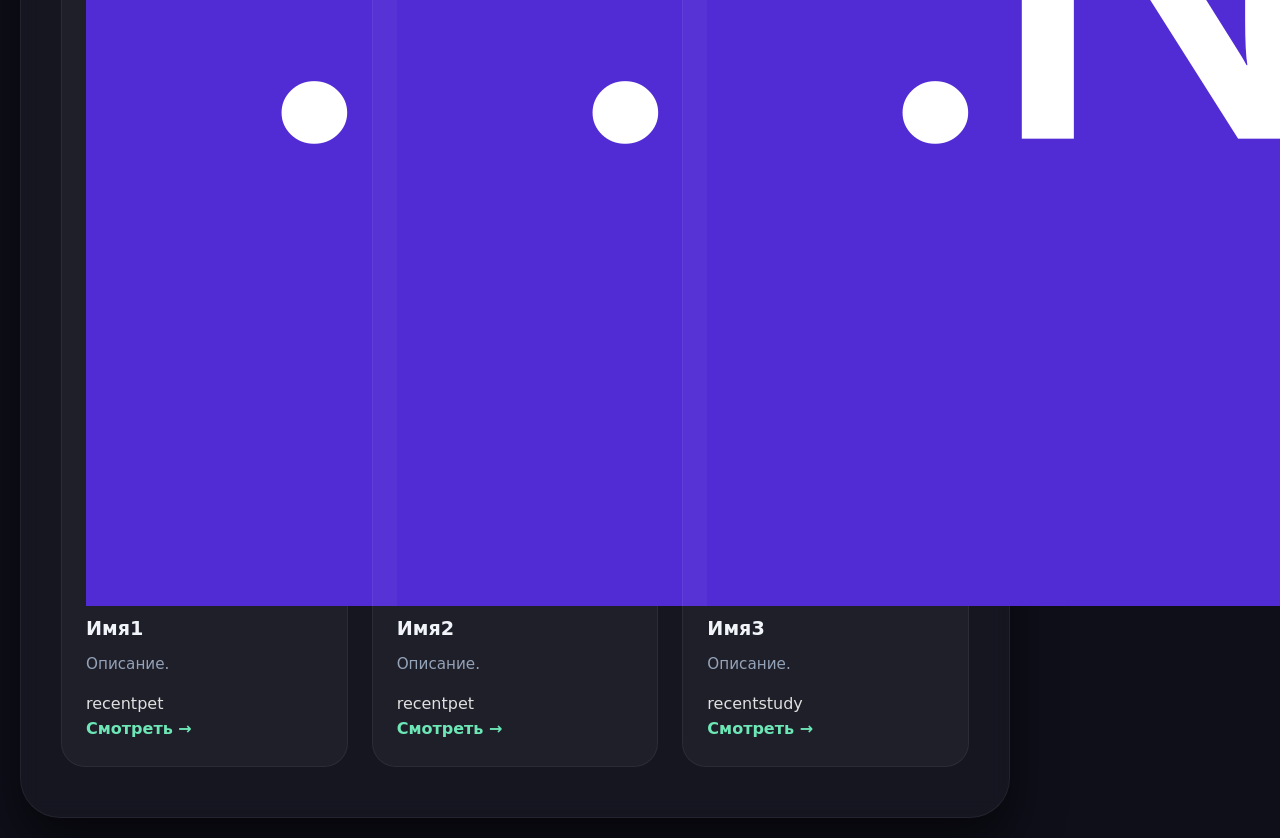
==== commit fc02e85f: "Feat: -рефакторинг кода и добавления генерации карточек проктов на главной" ====
--- a/index.html
+++ b/index.html
@@ -18,12 +18,12 @@
     <meta property="og:title" content="Визитка Mihter | Михаил | Backend-разработчик" />
     <meta property="og:description" content="Backend-разработчик. .NET, C#, базы и хранилища данных, API.
           Пет-проекты и коммерческая разработка." />
-    <meta property="og:image" content="images/meta/Np5u7EU.jpeg" />
+    <meta property="og:image" content="https://mihter.github.io/images/meta/Np5u7EU.jpeg" />
 
     <meta name="twitter:card" content="summary_large_image" />
     <meta name="twitter:title" content="Mihter | Михаил | Backend-разработчик" />
     <meta name="twitter:description" content="Backend-разработчик. .NET, C#, базы и хранилища данных, API." />
-    <meta name="twitter:image" content="images/meta/Np5u7EU.jpeg" />
+    <meta name="twitter:image" content="https://mihter.github.io/images/meta/Np5u7EU.jpeg" />
 
     <link rel="stylesheet" href="styles/style.css" />
     <link rel="stylesheet" href="styles/cursor_style.css" />
@@ -31,6 +31,8 @@
 </head>
 <body>
     <script src="scripts/cursor.js"></script>
+    <script src="scripts/projects-loader.js"></script>
+    <script src="scripts/index-projects.js"></script>
     <div class="custom-cursor">
         <div class="cursor-dot"></div>
         <div class="cursor-ring"></div>
@@ -101,11 +103,7 @@
                 <a href="pages/projects.html" class="more-link">Смотреть все →</a>
             </div>
             <div class="projects-grid">
-                <div class="project-card">
-                    <h3>Название 1</h3>
-                    <p>Кратко опишу</p>
-                    <a href="#">Смотреть →</a>
-                </div>
+                <!-- сгенерю JS'ом -->
             </div>
         </section>
     </div>
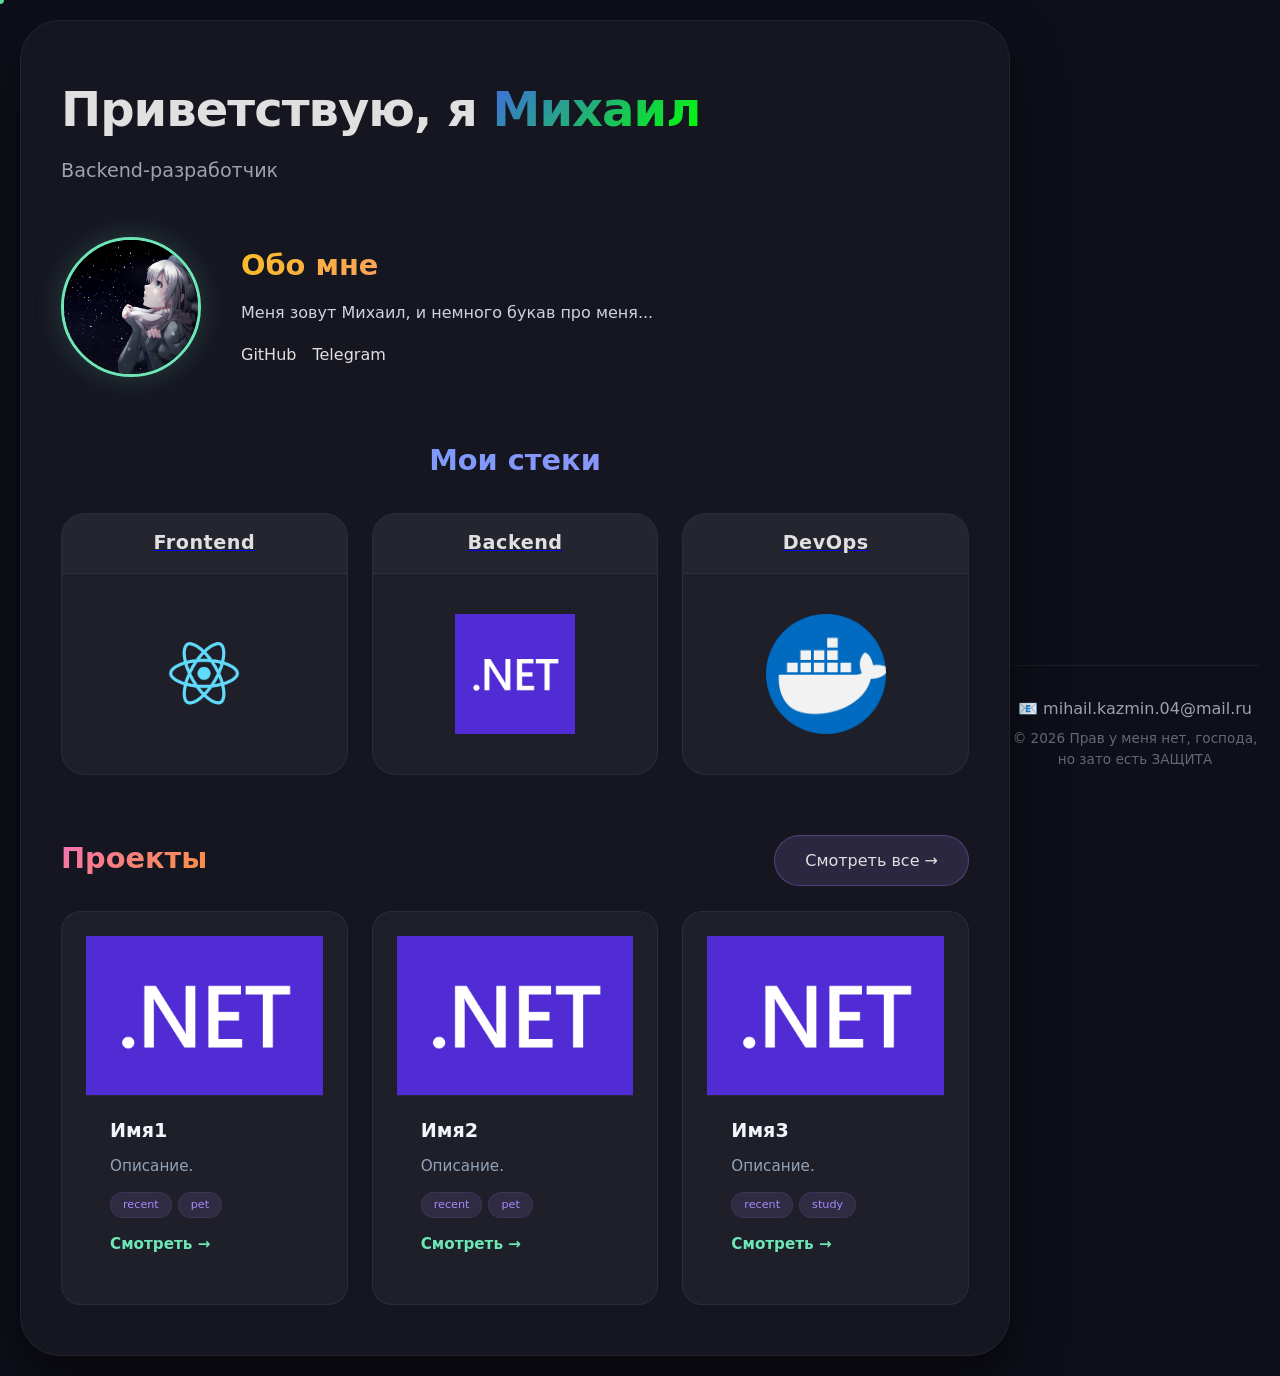
==== commit e06268bc: "FIx: -подключены стили проектов на главной" ====
--- a/index.html
+++ b/index.html
@@ -28,6 +28,8 @@
     <link rel="stylesheet" href="styles/style.css" />
     <link rel="stylesheet" href="styles/cursor_style.css" />
     <link rel="stylesheet" href="styles/stack_style.css" />
+    <link rel="stylesheet" href="styles/projects_style.css" />
+    
 </head>
 <body>
     <script src="scripts/cursor.js"></script>
--- a/styles/projects_style.css
+++ b/styles/projects_style.css
@@ -0,0 +1,194 @@
+﻿/* Стили для страницы проектов */
+
+.projects-page-title {
+    font-size: 2.8rem;
+    font-weight: 700;
+    text-align: center;
+    margin: 20px 0 30px;
+    background: linear-gradient(135deg, #f472b6, #fb923c);
+    -webkit-background-clip: text;
+    -webkit-text-fill-color: transparent;
+    letter-spacing: -0.02em;
+}
+
+.filter-buttons {
+    display: flex;
+    flex-wrap: wrap;
+    gap: 12px;
+    justify-content: center;
+    margin: 10px 0 20px;
+}
+
+.filter-btn {
+    padding: 10px 28px;
+    border-radius: 30px;
+    border: 1px solid rgba(255, 255, 255, 0.08);
+    background: rgba(255, 255, 255, 0.04);
+    color: #9ca3af;
+    text-decoration: none;
+    font-weight: 500;
+    font-size: 0.95rem;
+    transition: all 0.3s ease;
+    cursor: pointer;
+    white-space: nowrap;
+}
+
+    .filter-btn:hover {
+        background: rgba(255, 255, 255, 0.08);
+        color: #e0e0e0;
+        transform: translateY(-2px);
+    }
+
+    .filter-btn.active {
+        background: rgba(167, 139, 250, 0.2);
+        border-color: rgba(167, 139, 250, 0.4);
+        color: #e0e0e0;
+        box-shadow: 0 4px 20px rgba(167, 139, 250, 0.15);
+    }
+
+.filter-description {
+    background: rgba(255, 255, 255, 0.03);
+    border-radius: 16px;
+    padding: 20px 28px;
+    margin: 10px 0 30px;
+    border-left: 4px solid #a78bfa;
+    color: #cbd5e1;
+    font-size: 1.05rem;
+    line-height: 1.7;
+    text-align: center;
+}
+
+    .filter-description p {
+        margin: 0;
+    }
+
+/* Сетка проектов */
+.projects-grid {
+    display: grid;
+    grid-template-columns: repeat(auto-fill, minmax(280px, 1fr));
+    gap: 24px;
+    margin-top: 10px;
+}
+
+/* Карточка проекта */
+.project-card {
+    background: rgba(255, 255, 255, 0.04);
+    border-radius: 20px;
+    border: 1px solid rgba(255, 255, 255, 0.06);
+    overflow: hidden;
+    transition: all 0.3s ease;
+    display: flex;
+    flex-direction: column;
+}
+
+    .project-card:hover {
+        background: rgba(255, 255, 255, 0.07);
+        border-color: rgba(255, 255, 255, 0.12);
+        transform: translateY(-6px);
+        box-shadow: 0 12px 40px rgba(0, 0, 0, 0.3);
+    }
+
+.project-image {
+    width: 100%;
+    height: 160px;
+    object-fit: cover;
+    border-bottom: 1px solid rgba(255, 255, 255, 0.05);
+}
+
+.project-card-content {
+    padding: 20px 24px 24px;
+    flex: 1;
+    display: flex;
+    flex-direction: column;
+}
+
+    .project-card-content h3 {
+        font-size: 1.2rem;
+        font-weight: 600;
+        color: #f1f5f9;
+        margin-bottom: 8px;
+    }
+
+    .project-card-content p {
+        color: #94a3b8;
+        font-size: 0.95rem;
+        line-height: 1.5;
+        margin-bottom: 14px;
+        flex: 1;
+    }
+
+.project-tags {
+    display: flex;
+    flex-wrap: wrap;
+    gap: 6px;
+    margin-bottom: 14px;
+}
+
+.project-tag {
+    background: rgba(167, 139, 250, 0.12);
+    color: #a78bfa;
+    font-size: 0.7rem;
+    padding: 3px 12px;
+    border-radius: 20px;
+    border: 1px solid rgba(167, 139, 250, 0.1);
+    text-transform: lowercase;
+}
+
+.project-link {
+    color: #6ee7b7;
+    text-decoration: none;
+    font-weight: 600;
+    font-size: 0.95rem;
+    transition: color 0.3s;
+    align-self: flex-start;
+}
+
+    .project-link:hover {
+        color: #a78bfa;
+    }
+
+.no-projects {
+    text-align: center;
+    color: #94a3b8;
+    font-size: 1.1rem;
+    grid-column: 1 / -1;
+    padding: 40px 0;
+}
+
+/* Адаптив */
+@media (max-width: 700px) {
+    .projects-page-title {
+        font-size: 2rem;
+    }
+
+    .filter-buttons {
+        gap: 8px;
+    }
+
+    .filter-btn {
+        padding: 8px 18px;
+        font-size: 0.85rem;
+    }
+
+    .filter-description {
+        padding: 16px 20px;
+        font-size: 0.95rem;
+    }
+
+    .projects-grid {
+        grid-template-columns: 1fr;
+    }
+}
+
+@media (max-width: 480px) {
+    .filter-buttons {
+        flex-wrap: wrap;
+        justify-content: center;
+    }
+
+    .filter-btn {
+        flex: 1 1 auto;
+        min-width: 80px;
+        text-align: center;
+    }
+}
